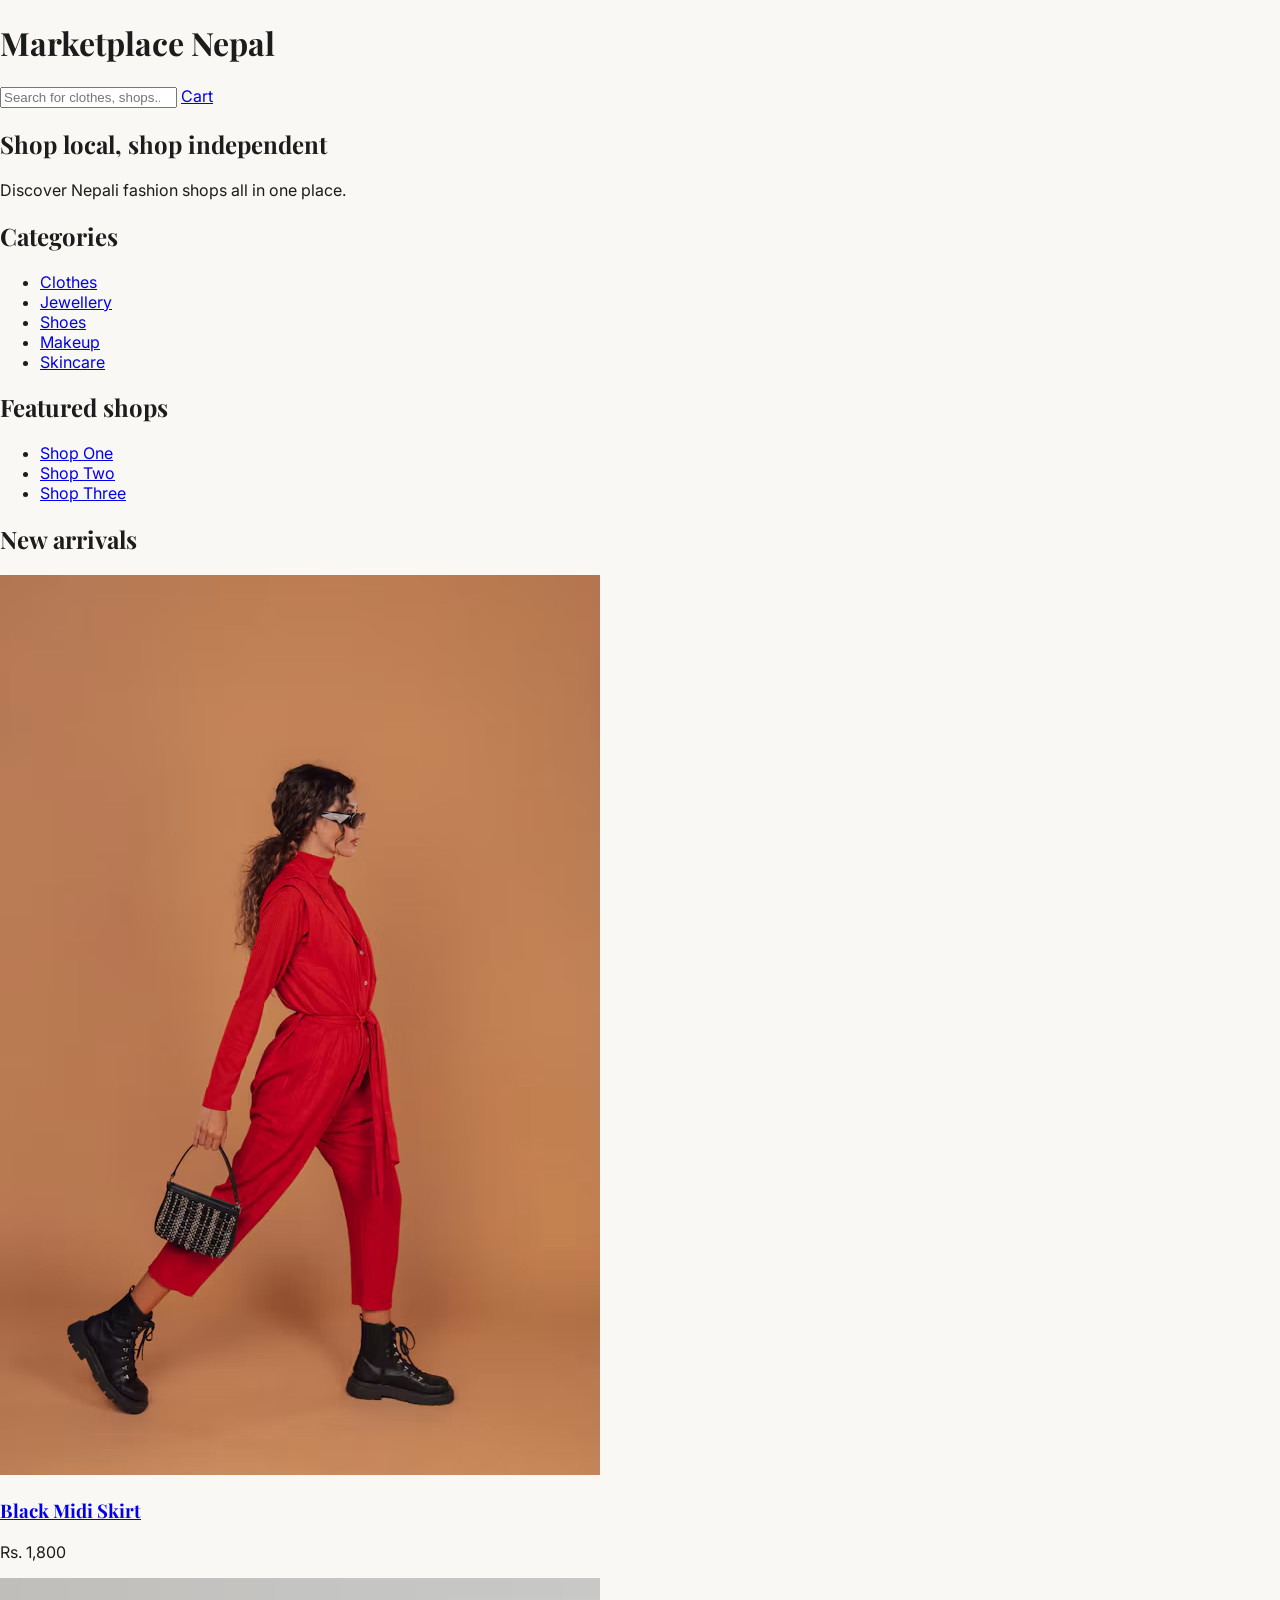
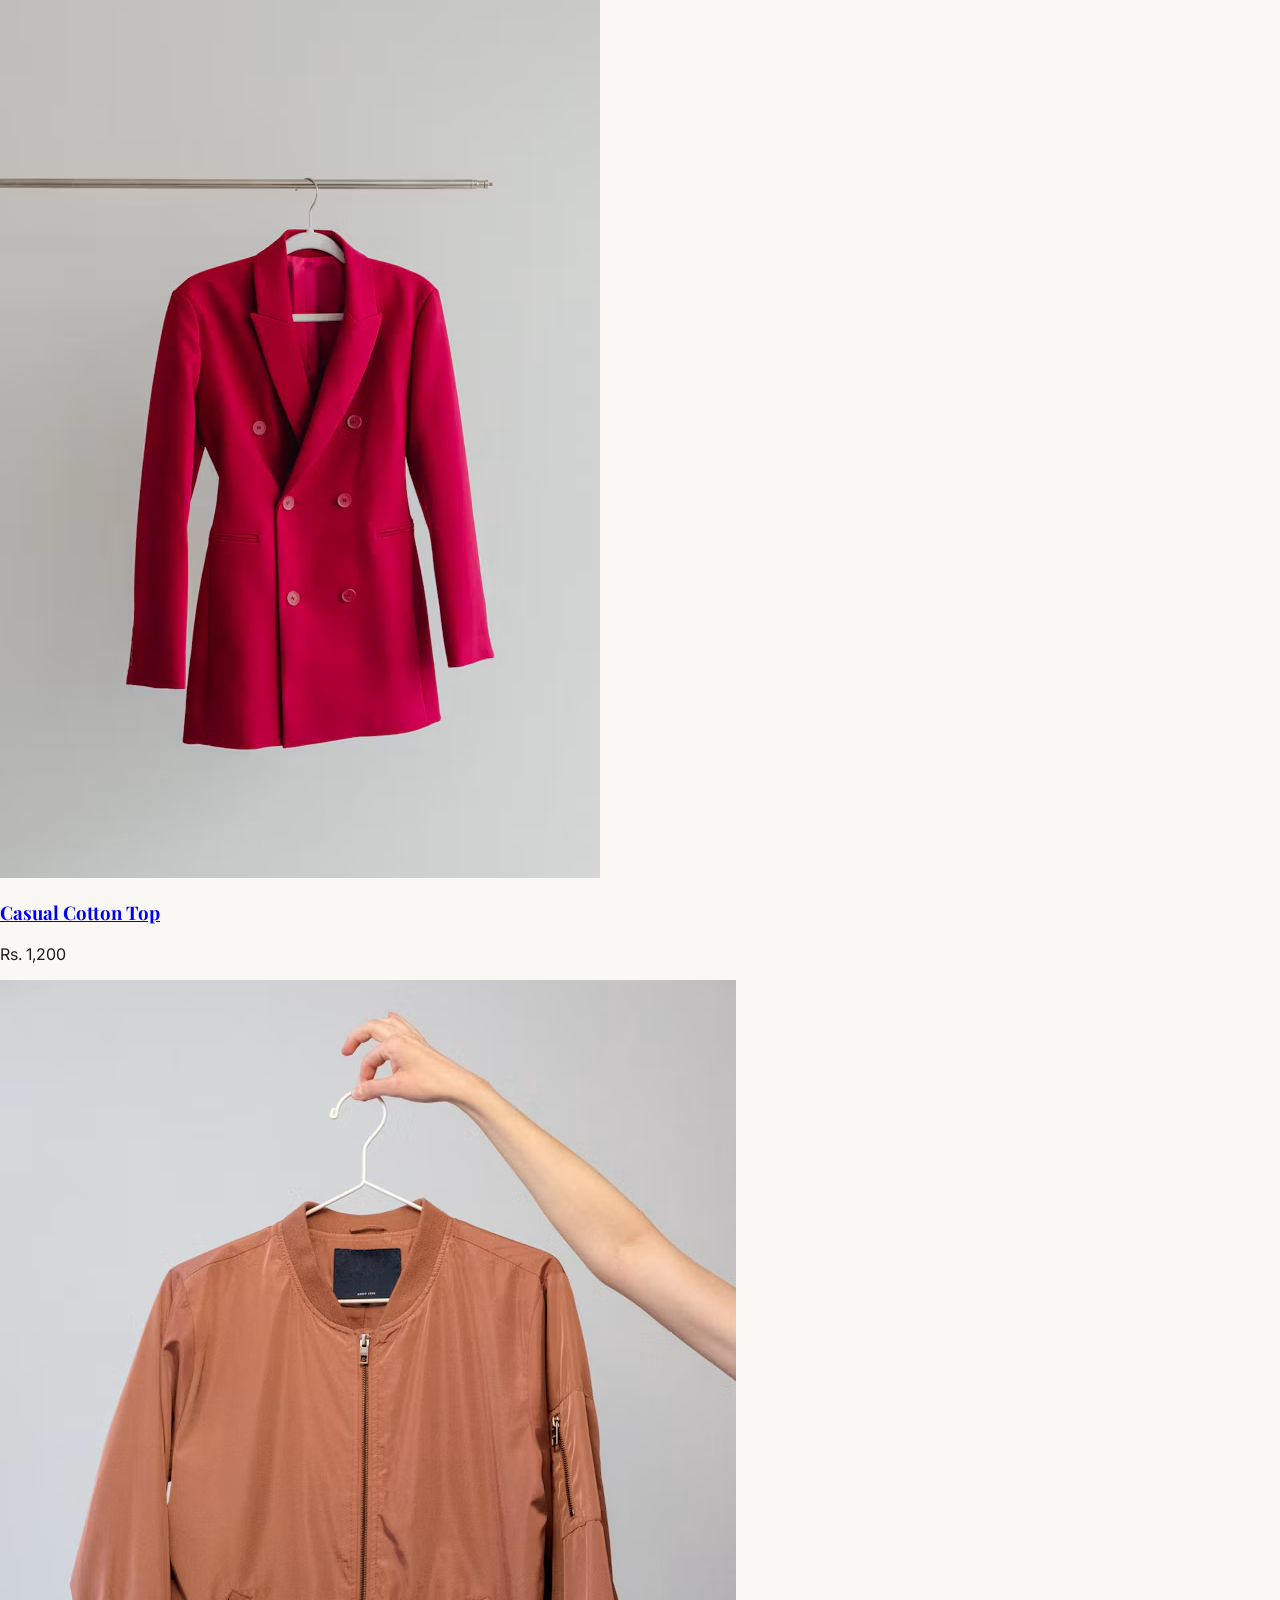
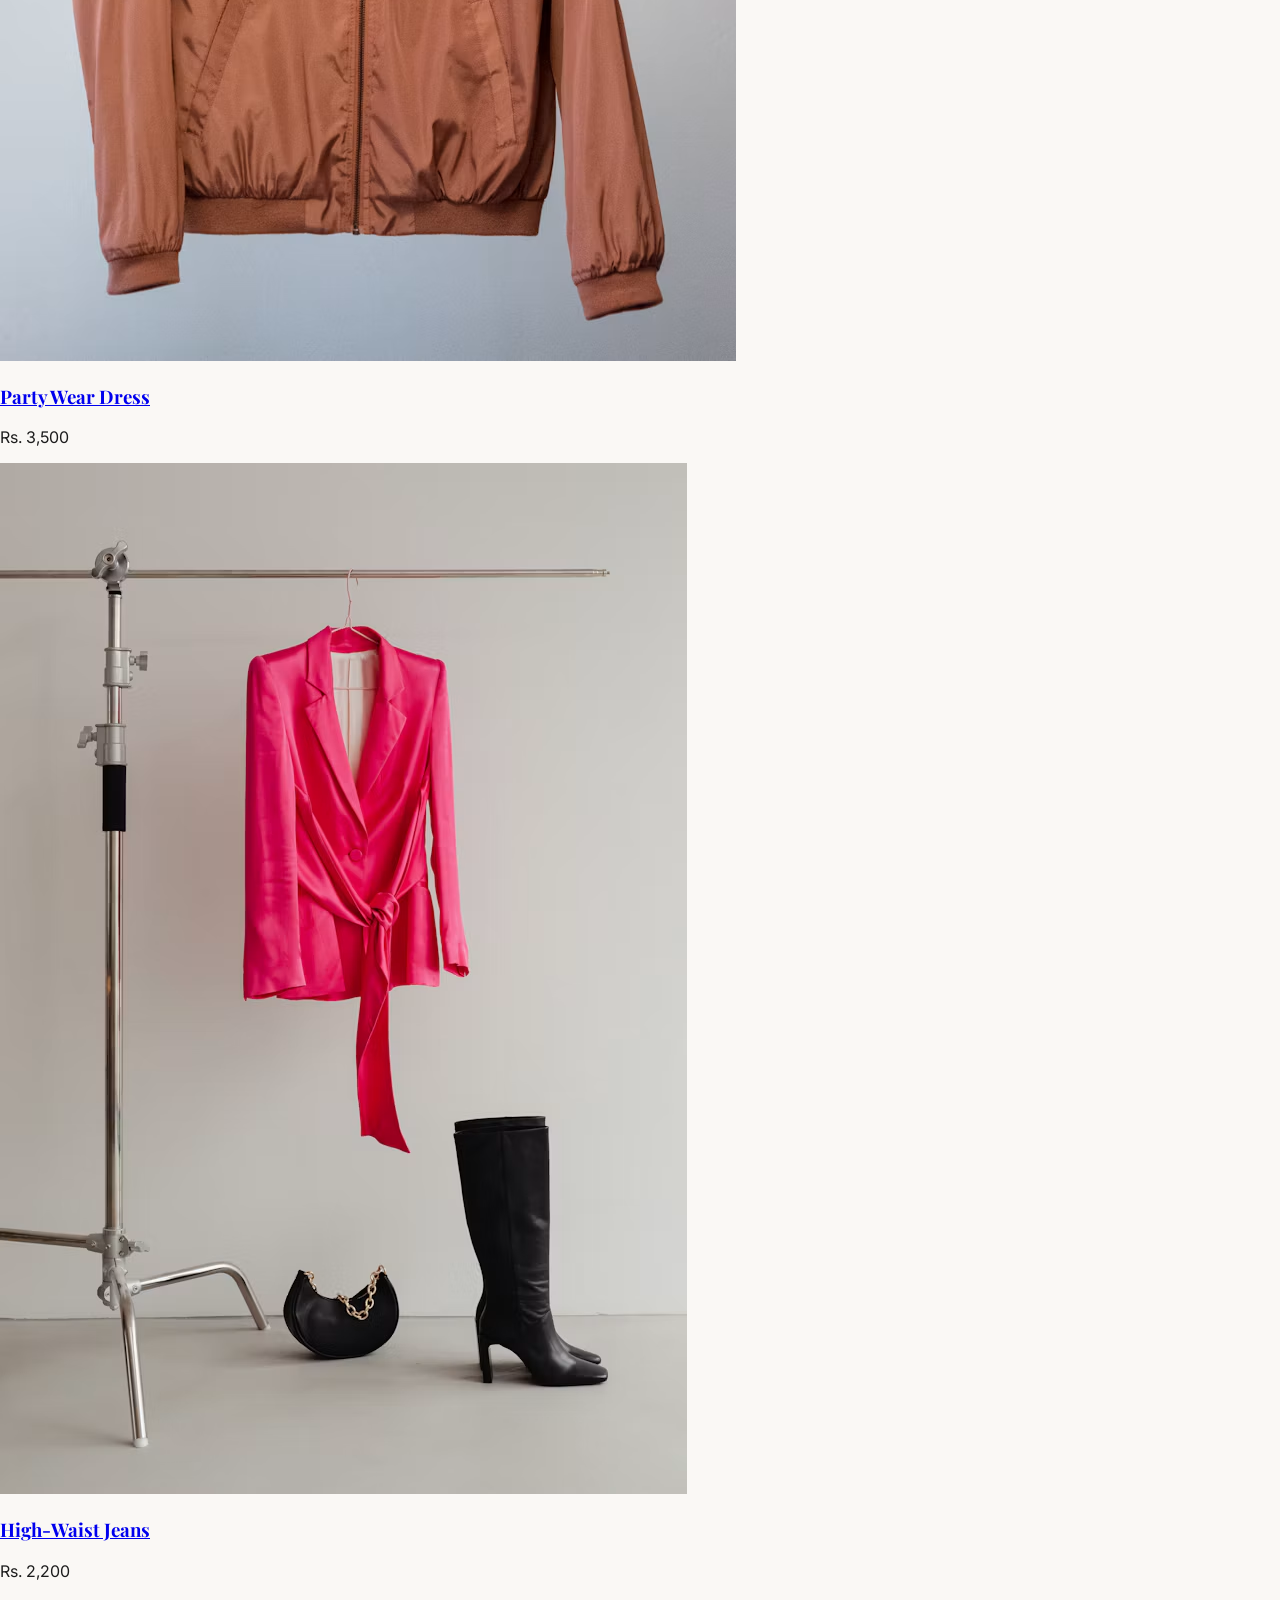
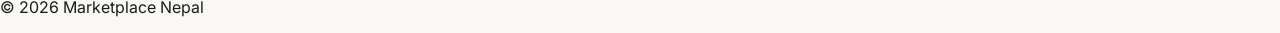
==== static-site/index.html @ ee0919c5 "Add homepage structure" ====
<!DOCTYPE html>
<html lang="en">
<head>
  <meta charset="UTF-8">
  <meta name="viewport" content="width=device-width, initial-scale=1.0">
  <title>Marketplace Nepal</title>

  <link href="https://fonts.googleapis.com/css2?family=Inter:wght@400;600&family=Playfair+Display:wght@600&display=swap" rel="stylesheet">
  <link rel="stylesheet" href="css/style.css">
</head>
<body>

    <header>
    <h1>Marketplace Nepal</h1>
    <input type="search" placeholder="Search for clothes, shops...">
    <a href="cart.html">Cart</a>
  </header>

  <main>

    <section>
      <h2>Shop local, shop independent</h2>
      <p>Discover Nepali fashion shops all in one place.</p>
    </section>

    <section>
      <h2>Categories</h2>
      <ul>
        <li><a href="#">Clothes</a></li>
        <li><a href="#">Jewellery</a></li>
        <li><a href="#">Shoes</a></li>
        <li><a href="#">Makeup</a></li>
        <li><a href="#">Skincare</a></li>
      </ul>
    </section>

    <section>
      <h2>Featured shops</h2>
      <ul>
        <li><a href="shop.html">Shop One</a></li>
        <li><a href="shop.html">Shop Two</a></li>
        <li><a href="shop.html">Shop Three</a></li>
      </ul>
    </section>

    <section>
      <h2>New arrivals</h2>

      <article>
        <a href="product.html">
          <img src="images/product1.jpg" alt="Black skirt">
          <h3>Black Midi Skirt</h3>
        </a>
        <p>Rs. 1,800</p>
      </article>

      <article>
        <a href="product.html">
          <img src="images/product2.jpg" alt="Casual top">
          <h3>Casual Cotton Top</h3>
        </a>
        <p>Rs. 1,200</p>
      </article>

      <article>
        <a href="product.html">
          <img src="images/product3.jpg" alt="Party dress">
          <h3>Party Wear Dress</h3>
        </a>
        <p>Rs. 3,500</p>
      </article>

      <article>
        <a href="product.html">
          <img src="images/product4.jpg" alt="Denim jeans">
          <h3>High-Waist Jeans</h3>
        </a>
        <p>Rs. 2,200</p>
      </article>
    </section>

  </main>

  <footer>
    <p>&copy; 2026 Marketplace Nepal</p>
  </footer>

</body>
</html>
---- static-site/css/style.css ----
:root {
  --bg: #FAF8F5;
  --surface: #FFFFFF;
  --text: #1C1C1C;
  --text-soft: #6B6B6B;
  --border: #E8E4DE;
  --brand: #B5533C;
  --accent: #D9A441;
}

body {
  margin: 0;
  background: var(--bg);
  color: var(--text);
  font-family: 'Inter', sans-serif;
}

h1, h2, h3 {
  font-family: 'Playfair Display', serif;
}
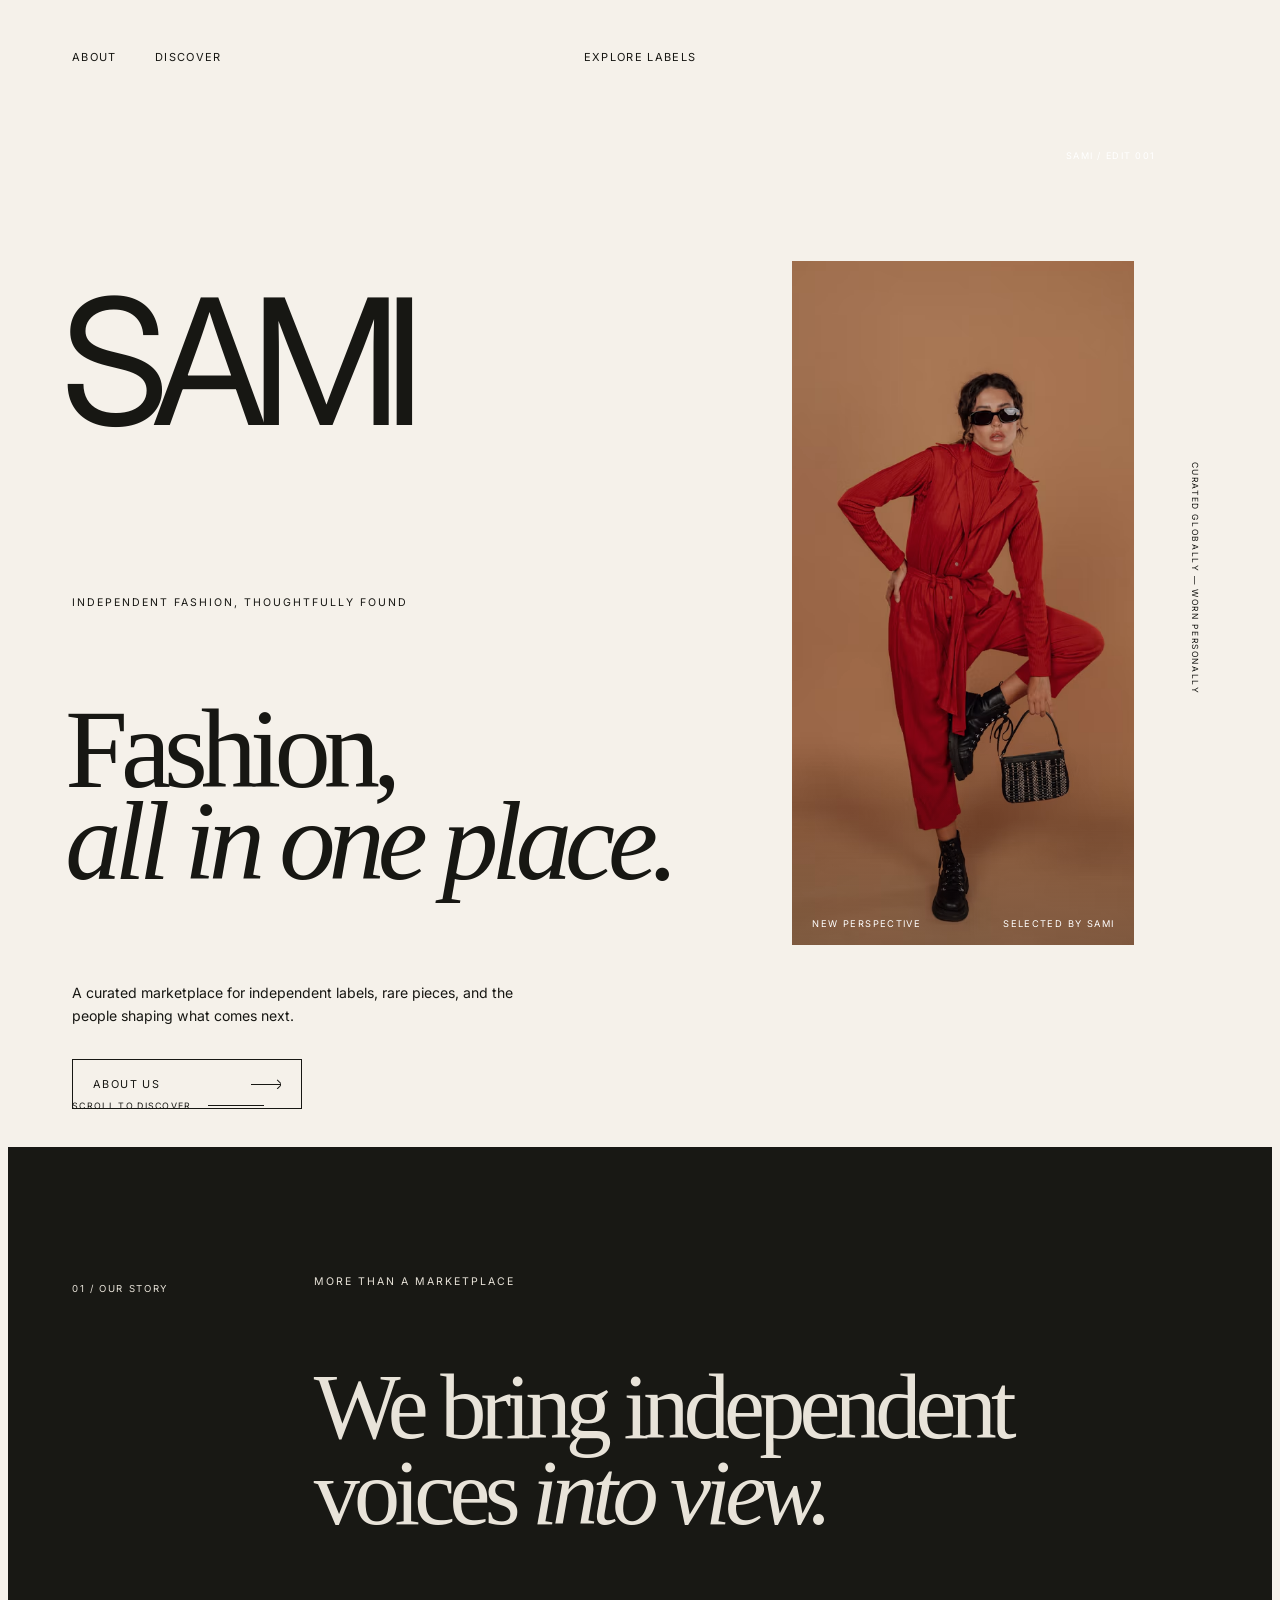
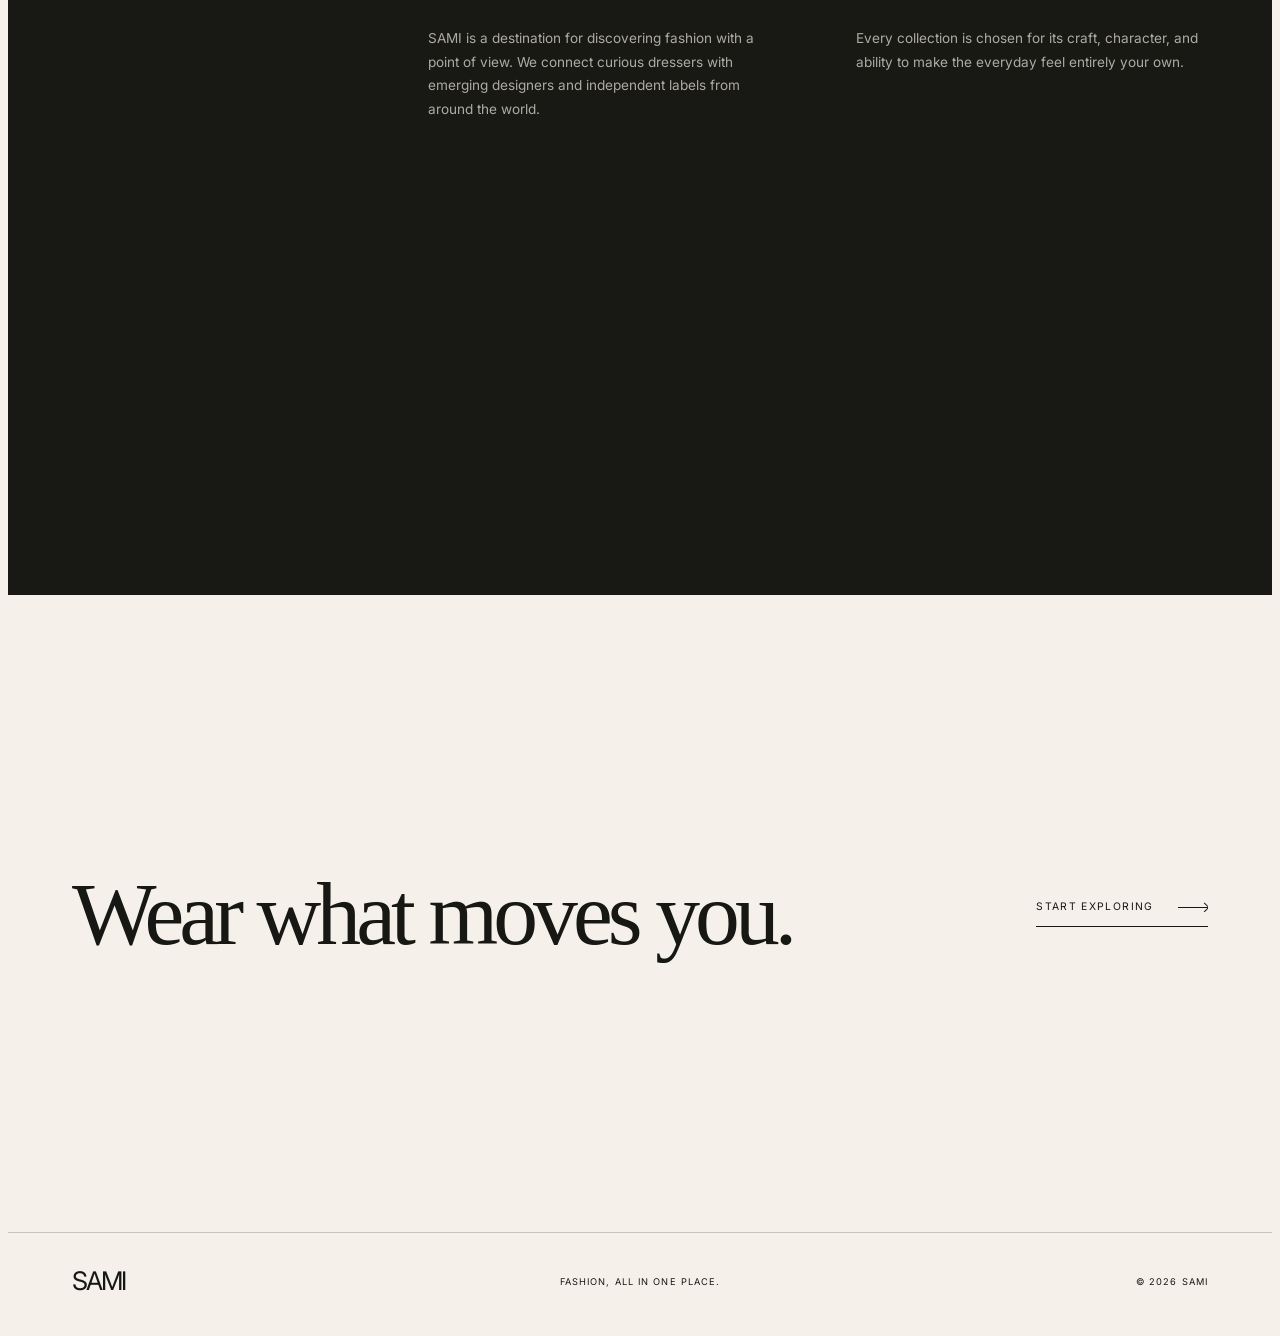
==== commit fc474b89: "Convert figma design to HTML" ====
--- a/static-site/index.html
+++ b/static-site/index.html
@@ -3,87 +3,102 @@
 <head>
   <meta charset="UTF-8">
   <meta name="viewport" content="width=device-width, initial-scale=1.0">
-  <title>Marketplace Nepal</title>
+  <title>SAMI</title>
 
-  <link href="https://fonts.googleapis.com/css2?family=Inter:wght@400;600&family=Playfair+Display:wght@600&display=swap" rel="stylesheet">
-  <link rel="stylesheet" href="css/style.css">
+  <link href="https://fonts.googleapis.com/css2?family=Inter:wght@400;600&display=swap" rel="stylesheet">
+  <link rel="stylesheet" href="css/home.css">
 </head>
 <body>
+<main class="page">
 
-    <header>
-    <h1>Marketplace Nepal</h1>
-    <input type="search" placeholder="Search for clothes, shops...">
-    <a href="cart.html">Cart</a>
-  </header>
+  <section id="home" class="hero">
+    <nav class="site-nav" aria-label="Main navigation">
+      <div class="nav-links">
+        <a href="#about">About</a>
+        <a href="#discover">Discover</a>
+      </div>
 
-  <main>
+      <a class="nav-cta" href="#discover">Explore labels</a>
+    </nav>
 
-    <section>
-      <h2>Shop local, shop independent</h2>
-      <p>Discover Nepali fashion shops all in one place.</p>
-    </section>
+    <div class="hero-copy">
+      <p class="hero-brand" aria-label="SAMI">SAMI</p>
+      <p class="eyebrow">Independent fashion, thoughtfully found</p>
+      <h1>
+        Fashion,
+        <br>
+        <em>all in one place.</em>
+      </h1>
+      <p class="hero-description">
+        A curated marketplace for independent labels, rare pieces, and the
+        people shaping what comes next.
+      </p>
+      <a class="primary-button" href="#about">
+        About us
+        <span aria-hidden="true" class="button-arrow"><span></span></span>
+      </a>
+    </div>
 
-    <section>
-      <h2>Categories</h2>
-      <ul>
-        <li><a href="#">Clothes</a></li>
-        <li><a href="#">Jewellery</a></li>
-        <li><a href="#">Shoes</a></li>
-        <li><a href="#">Makeup</a></li>
-        <li><a href="#">Skincare</a></li>
-      </ul>
-    </section>
+    <div class="hero-image-wrap">
+      <div class="image-index" aria-hidden="true">
+        <span>01</span>
+        <span>SAMI / EDIT 001</span>
+      </div>
+      <figure class="hero-figure">
+        <img
+          src="images/sami-editorial.jpg"
+          alt="Model wearing a chic black tailored look and statement accessories">
+        <figcaption>
+          <span>New perspective</span>
+          <span>Selected by SAMI</span>
+        </figcaption>
+      </figure>
+      <p class="vertical-note">CURATED GLOBALLY — WORN PERSONALLY</p>
+    </div>
 
-    <section>
-      <h2>Featured shops</h2>
-      <ul>
-        <li><a href="shop.html">Shop One</a></li>
-        <li><a href="shop.html">Shop Two</a></li>
-        <li><a href="shop.html">Shop Three</a></li>
-      </ul>
-    </section>
+    <div class="scroll-cue" aria-hidden="true">
+      <span>Scroll to discover</span>
+      <i></i>
+    </div>
+  </section>
 
-    <section>
-      <h2>New arrivals</h2>
+  <section id="about" class="about-section">
+    <div class="about-number">01 / OUR STORY</div>
+    <div class="about-copy">
+      <p class="eyebrow">More than a marketplace</p>
+      <h2>
+        We bring independent
+        <br>
+        voices <em>into view.</em>
+      </h2>
+      <div class="about-details">
+        <p>
+          SAMI is a destination for discovering fashion with a point of
+          view. We connect curious dressers with emerging designers and
+          independent labels from around the world.
+        </p>
+        <p>
+          Every collection is chosen for its craft, character, and ability
+          to make the everyday feel entirely your own.
+        </p>
+      </div>
+    </div>
+  </section>
 
-      <article>
-        <a href="product.html">
-          <img src="images/product1.jpg" alt="Black skirt">
-          <h3>Black Midi Skirt</h3>
-        </a>
-        <p>Rs. 1,800</p>
-      </article>
-
-      <article>
-        <a href="product.html">
-          <img src="images/product2.jpg" alt="Casual top">
-          <h3>Casual Cotton Top</h3>
-        </a>
-        <p>Rs. 1,200</p>
-      </article>
-
-      <article>
-        <a href="product.html">
-          <img src="images/product3.jpg" alt="Party dress">
-          <h3>Party Wear Dress</h3>
-        </a>
-        <p>Rs. 3,500</p>
-      </article>
-
-      <article>
-        <a href="product.html">
-          <img src="images/product4.jpg" alt="Denim jeans">
-          <h3>High-Waist Jeans</h3>
-        </a>
-        <p>Rs. 2,200</p>
-      </article>
-    </section>
-
-  </main>
+  <section id="discover" class="discover-strip">
+    <p>Wear what moves you.</p>
+    <a href="#home">
+      Start exploring
+      <span aria-hidden="true" class="button-arrow"><span></span></span>
+    </a>
+  </section>
 
   <footer>
-    <p>&copy; 2026 Marketplace Nepal</p>
+    <a class="wordmark" href="#home">SAMI</a>
+    <p>Fashion, all in one place.</p>
+    <p>&copy; 2026 SAMI</p>
   </footer>
 
+</main>
 </body>
 </html>
--- a/static-site/css/home.css
+++ b/static-site/css/home.css
@@ -0,0 +1,615 @@
+@import 'tailwindcss';
+
+@font-face {
+  font-family: 'Inter:Regular';
+  src: url('https://static.figma.com/font/Inter_1') format('woff2');
+  font-style: normal;
+  font-weight: 400;
+  font-display: swap;
+}
+
+:root {
+  font-family: 'Inter:Regular', Inter, Arial, sans-serif;
+  color: #171713;
+  background: #f5f1ea;
+  font-synthesis: none;
+}
+
+@layer base {
+  html {
+    scroll-behavior: smooth;
+  }
+
+  body {
+    min-width: 320px;
+    background: #f5f1ea;
+  }
+
+  a {
+    color: inherit;
+    text-decoration: none;
+  }
+
+  ::selection {
+    color: #f5f1ea;
+    background: #171713;
+  }
+}
+
+.hero {
+  position: relative;
+  min-height: 100svh;
+  display: grid;
+  grid-template-columns: minmax(0, 0.92fr) minmax(420px, 0.68fr);
+  gap: clamp(2rem, 5vw, 7rem);
+  padding: clamp(1.5rem, 3vw, 3rem) clamp(1.25rem, 5vw, 5rem);
+}
+
+.site-nav {
+  position: absolute;
+  z-index: 10;
+  top: clamp(1.6rem, 3.3vw, 3.2rem);
+  left: clamp(1.25rem, 5vw, 5rem);
+  right: clamp(1.25rem, 5vw, 5rem);
+  display: grid;
+  grid-template-columns: 1fr auto 1fr;
+  align-items: center;
+  font-size: 0.69rem;
+  text-transform: uppercase;
+  letter-spacing: 0.12em;
+  animation: fade-down 0.8s 0.1s both;
+}
+
+.wordmark {
+  justify-self: start;
+  font-family: 'Inter:Regular', Inter, sans-serif;
+  font-size: clamp(1.35rem, 2vw, 2rem);
+  font-weight: 400;
+  line-height: normal;
+  letter-spacing: -0.08em;
+}
+
+.nav-links {
+  display: flex;
+  gap: clamp(1.5rem, 3vw, 3.5rem);
+}
+
+.nav-links a,
+.nav-cta {
+  position: relative;
+}
+
+.nav-links a::after,
+.nav-cta::after {
+  position: absolute;
+  right: 0;
+  bottom: -0.35rem;
+  left: 0;
+  height: 1px;
+  content: '';
+  background: currentColor;
+  transform: scaleX(0);
+  transform-origin: right;
+  transition: transform 300ms ease;
+}
+
+.nav-links a:hover::after,
+.nav-cta:hover::after {
+  transform: scaleX(1);
+  transform-origin: left;
+}
+
+.nav-cta {
+  justify-self: end;
+}
+
+.hero-copy {
+  z-index: 2;
+  align-self: center;
+  max-width: 760px;
+  padding-top: 5rem;
+}
+
+.hero-brand {
+  margin-left: -0.065em;
+  font-size: clamp(6.5rem, 13.7vw, 15rem);
+  line-height: 0.68;
+  letter-spacing: -0.095em;
+  white-space: nowrap;
+  animation: brand-in 1.1s 0.18s both;
+}
+
+.eyebrow {
+  margin-top: clamp(2.3rem, 4vw, 4rem);
+  margin-bottom: clamp(1.5rem, 3vw, 2.8rem);
+  font-size: 0.66rem;
+  text-transform: uppercase;
+  letter-spacing: 0.19em;
+  animation: reveal-up 0.8s 0.25s both;
+}
+
+.hero h1,
+.about-section h2 {
+  font-family: Georgia, 'Times New Roman', serif;
+  font-size: clamp(4rem, 8.8vw, 9.8rem);
+  font-weight: 400;
+  line-height: 0.82;
+  letter-spacing: -0.062em;
+}
+
+.hero h1 {
+  margin-left: -0.06em;
+  animation: reveal-up 1s 0.35s both;
+}
+
+.hero h1 em,
+.about-section h2 em {
+  font-weight: 400;
+}
+
+.hero-description {
+  max-width: 28rem;
+  margin: clamp(2rem, 4vw, 3.5rem) 0 2rem;
+  font-size: clamp(0.88rem, 1.1vw, 1rem);
+  line-height: 1.65;
+  animation: reveal-up 0.8s 0.55s both;
+}
+
+.primary-button {
+  display: inline-flex;
+  align-items: center;
+  gap: 2.8rem;
+  min-width: 11.75rem;
+  padding: 1.05rem 1.25rem;
+  border: 1px solid #171713;
+  font-size: 0.68rem;
+  text-transform: uppercase;
+  letter-spacing: 0.13em;
+  transition:
+    color 300ms ease,
+    background-color 300ms ease;
+  animation: reveal-up 0.8s 0.7s both;
+}
+
+.primary-button:hover {
+  color: #f5f1ea;
+  background: #171713;
+}
+
+.button-arrow {
+  position: relative;
+  display: inline-block;
+  width: 1.9rem;
+  height: 0.6rem;
+  margin-left: auto;
+  overflow: hidden;
+}
+
+.button-arrow span,
+.button-arrow::after {
+  position: absolute;
+  top: 50%;
+  right: 0;
+  content: '';
+  transition: transform 300ms ease;
+}
+
+.button-arrow span {
+  width: 100%;
+  height: 1px;
+  background: currentColor;
+}
+
+.button-arrow::after {
+  width: 0.38rem;
+  height: 0.38rem;
+  border-top: 1px solid currentColor;
+  border-right: 1px solid currentColor;
+  transform: translateY(-44%) rotate(45deg);
+}
+
+a:hover .button-arrow span,
+a:hover .button-arrow::after {
+  transform: translateX(0.22rem);
+}
+
+a:hover .button-arrow::after {
+  transform: translate(0.22rem, -44%) rotate(45deg);
+}
+
+.hero-image-wrap {
+  position: relative;
+  display: flex;
+  align-items: center;
+  min-height: 0;
+  padding: 5.2rem 2.1rem 2rem 0;
+  animation: image-in 1.25s 0.25s both;
+}
+
+.hero-figure {
+  position: relative;
+  width: 100%;
+  height: min(76vh, 880px);
+  overflow: hidden;
+  background: #d7d0c5;
+}
+
+.hero-figure::after {
+  position: absolute;
+  inset: 0;
+  content: '';
+  background: linear-gradient(180deg, transparent 70%, rgb(10 10 8 / 26%));
+  pointer-events: none;
+}
+
+.hero-figure img {
+  width: 100%;
+  height: 100%;
+  object-fit: cover;
+  object-position: center 35%;
+  filter: saturate(0.78) contrast(1.02);
+  transform: scale(1.035);
+  animation: slow-drift 12s 1.4s ease-in-out infinite alternate;
+}
+
+.hero-figure figcaption {
+  position: absolute;
+  z-index: 2;
+  right: 1.25rem;
+  bottom: 1rem;
+  left: 1.25rem;
+  display: flex;
+  justify-content: space-between;
+  color: #fff;
+  font-size: 0.58rem;
+  text-transform: uppercase;
+  letter-spacing: 0.15em;
+}
+
+.image-index {
+  position: absolute;
+  top: 6.5rem;
+  right: 3.3rem;
+  left: -2.7rem;
+  z-index: 3;
+  display: flex;
+  justify-content: space-between;
+  mix-blend-mode: difference;
+  color: white;
+  font-size: 0.57rem;
+  letter-spacing: 0.14em;
+}
+
+.vertical-note {
+  position: absolute;
+  top: 50%;
+  right: 0;
+  font-size: 0.53rem;
+  letter-spacing: 0.19em;
+  writing-mode: vertical-rl;
+  transform: translateY(-50%);
+}
+
+.scroll-cue {
+  position: absolute;
+  bottom: 2.3rem;
+  left: clamp(1.25rem, 5vw, 5rem);
+  display: flex;
+  align-items: center;
+  gap: 1rem;
+  font-size: 0.55rem;
+  text-transform: uppercase;
+  letter-spacing: 0.15em;
+  animation: reveal-up 0.8s 0.9s both;
+}
+
+.scroll-cue i {
+  width: 3.5rem;
+  height: 1px;
+  overflow: hidden;
+  background: rgb(23 23 19 / 20%);
+}
+
+.scroll-cue i::after {
+  display: block;
+  width: 100%;
+  height: 100%;
+  content: '';
+  background: #171713;
+  animation: scroll-line 2.2s 1.4s ease-in-out infinite;
+}
+
+.about-section {
+  min-height: 88vh;
+  display: grid;
+  grid-template-columns: minmax(160px, 0.38fr) 1.62fr;
+  gap: 2rem;
+  padding: clamp(5rem, 10vw, 10rem) clamp(1.25rem, 5vw, 5rem);
+  color: #e8e3d9;
+  background: #181814;
+}
+
+.about-number {
+  padding-top: 0.5rem;
+  font-size: 0.6rem;
+  letter-spacing: 0.17em;
+}
+
+.about-section h2 {
+  max-width: 1200px;
+  font-size: clamp(3.25rem, 7.2vw, 8.4rem);
+  line-height: 0.93;
+}
+
+.about-section .eyebrow {
+  margin-top: 0;
+  animation: none;
+}
+
+.about-details {
+  display: grid;
+  grid-template-columns: repeat(2, minmax(0, 1fr));
+  gap: clamp(2rem, 6vw, 7rem);
+  max-width: 780px;
+  margin-top: clamp(3rem, 6vw, 6rem);
+  margin-left: auto;
+}
+
+.about-details p {
+  color: rgb(232 227 217 / 72%);
+  font-size: clamp(0.85rem, 1vw, 0.98rem);
+  line-height: 1.75;
+}
+
+.discover-strip {
+  min-height: 48vh;
+  display: flex;
+  align-items: center;
+  justify-content: space-between;
+  gap: 3rem;
+  padding: clamp(4rem, 8vw, 8rem) clamp(1.25rem, 5vw, 5rem);
+}
+
+.discover-strip p {
+  font-family: Georgia, 'Times New Roman', serif;
+  font-size: clamp(3rem, 7vw, 8rem);
+  line-height: 0.95;
+  letter-spacing: -0.055em;
+}
+
+.discover-strip a {
+  flex: 0 0 auto;
+  display: flex;
+  align-items: center;
+  gap: 1.5rem;
+  padding-bottom: 0.8rem;
+  border-bottom: 1px solid;
+  font-size: 0.65rem;
+  text-transform: uppercase;
+  letter-spacing: 0.13em;
+}
+
+footer {
+  display: grid;
+  grid-template-columns: repeat(3, 1fr);
+  align-items: end;
+  padding: 2rem clamp(1.25rem, 5vw, 5rem);
+  border-top: 1px solid rgb(23 23 19 / 20%);
+  font-size: 0.58rem;
+  text-transform: uppercase;
+  letter-spacing: 0.12em;
+}
+
+footer p:nth-child(2) {
+  justify-self: center;
+}
+
+footer p:last-child {
+  justify-self: end;
+}
+
+@keyframes fade-down {
+  from {
+    opacity: 0;
+    transform: translateY(-12px);
+  }
+}
+
+@keyframes reveal-up {
+  from {
+    opacity: 0;
+    transform: translateY(26px);
+  }
+}
+
+@keyframes brand-in {
+  from {
+    opacity: 0;
+    letter-spacing: -0.16em;
+    transform: translateY(18px) scaleX(0.94);
+  }
+}
+
+@keyframes image-in {
+  from {
+    opacity: 0;
+    clip-path: inset(0 0 100% 0);
+    transform: translateY(18px);
+  }
+  to {
+    opacity: 1;
+    clip-path: inset(0);
+    transform: translateY(0);
+  }
+}
+
+@keyframes slow-drift {
+  to {
+    transform: scale(1.075) translateY(-0.6%);
+  }
+}
+
+@keyframes scroll-line {
+  0% {
+    transform: translateX(-105%);
+  }
+  45%,
+  55% {
+    transform: translateX(0);
+  }
+  100% {
+    transform: translateX(105%);
+  }
+}
+
+@media (max-width: 800px) {
+  .hero {
+    min-height: 100svh;
+    grid-template-columns: 1fr;
+    gap: 1.75rem;
+    padding-top: 6.75rem;
+    padding-bottom: 2rem;
+  }
+
+  .site-nav {
+    grid-template-columns: 1fr auto;
+  }
+
+  .site-nav .wordmark {
+    font-size: 1.5rem;
+  }
+
+  .nav-links {
+    display: none;
+  }
+
+  .hero-copy {
+    align-self: start;
+    padding-top: 1rem;
+  }
+
+  .hero-brand {
+    font-size: clamp(6.1rem, 29vw, 8.2rem);
+    line-height: 0.7;
+  }
+
+  .hero h1 {
+    font-size: clamp(3.35rem, 15.5vw, 5.8rem);
+  }
+
+  .hero .eyebrow {
+    margin-top: 2.2rem;
+    margin-bottom: 1.25rem;
+  }
+
+  .hero-description {
+    max-width: 25rem;
+    margin-top: 1.6rem;
+  }
+
+  .hero-image-wrap {
+    min-height: 68vh;
+    padding: 1.5rem 1.3rem 2rem 2rem;
+  }
+
+  .hero-figure {
+    height: 68vh;
+    min-height: 520px;
+  }
+
+  .image-index {
+    top: 2.8rem;
+    left: 0;
+  }
+
+  .scroll-cue {
+    display: none;
+  }
+
+  .about-section {
+    min-height: auto;
+    grid-template-columns: 1fr;
+  }
+
+  .about-section h2 {
+    font-size: clamp(3.2rem, 13.5vw, 6rem);
+  }
+
+  .about-details {
+    grid-template-columns: 1fr;
+  }
+
+  .discover-strip {
+    min-height: 45vh;
+    align-items: flex-start;
+    flex-direction: column;
+  }
+
+  footer {
+    grid-template-columns: 1fr 1fr;
+    gap: 1rem;
+  }
+
+  footer p:nth-child(2) {
+    display: none;
+  }
+}
+
+/* iPhone 12 and iPhone 14 share a 390 × 844 CSS-pixel viewport. */
+@media (width: 390px) and (height: 844px) {
+  .hero {
+    min-height: 844px;
+    padding-top: 5.75rem;
+  }
+
+  .hero-copy {
+    padding-top: 0.25rem;
+  }
+
+  .hero-brand {
+    font-size: 7.25rem;
+  }
+
+  .hero h1 {
+    font-size: 3.65rem;
+  }
+
+  .hero-description {
+    margin-bottom: 1.4rem;
+    font-size: 0.8rem;
+    line-height: 1.55;
+  }
+
+  .primary-button {
+    padding-block: 0.9rem;
+  }
+
+  .hero-image-wrap {
+    min-height: 530px;
+  }
+
+  .hero-figure {
+    height: 520px;
+    min-height: 0;
+  }
+}
+
+@media (prefers-reduced-motion: reduce) {
+  html {
+    scroll-behavior: auto;
+  }
+
+  *,
+  *::before,
+  *::after {
+    animation-duration: 0.01ms !important;
+    animation-iteration-count: 1 !important;
+    scroll-behavior: auto !important;
+  }
+}
+.page {
+  min-height: 100vh;
+  overflow: hidden;
+  background: #f5f1ea;
+  color: #171713;
+}
